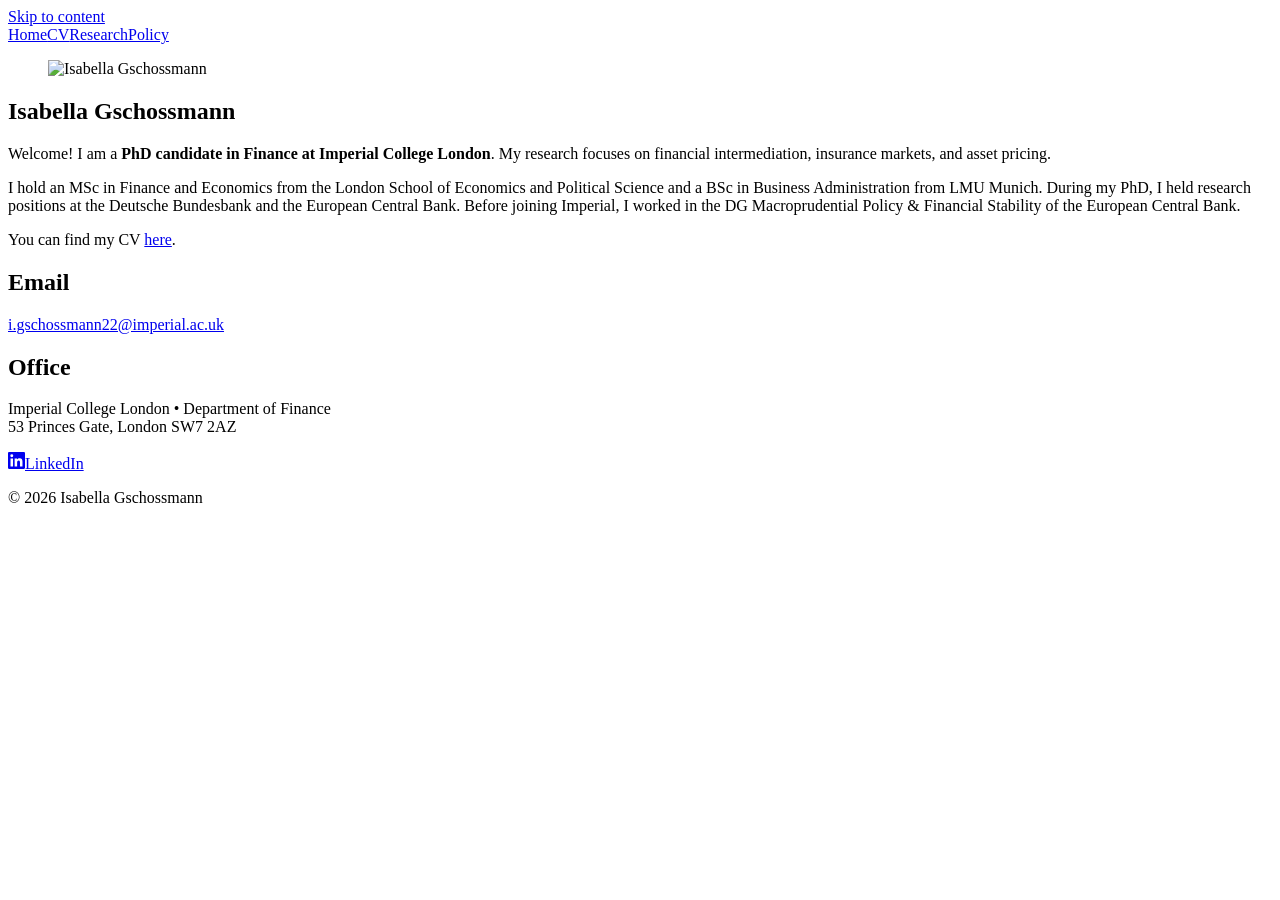
==== index.html @ f661c2bd "Add website pages" ====
<!doctype html>
<html lang="en"><head><meta charset="utf-8"><meta name="viewport" content="width=device-width, initial-scale=1"><title>Isabella Gschossmann — Home</title><meta name="description" content="Isabella Gschossmann, PhD candidate in Finance at Imperial College London. Research, CV, and policy publications."><link rel="icon" type="image/svg+xml" href="assets/favicon.svg"><link rel="stylesheet" href="assets/fonts.css"><link rel="stylesheet" href="assets/style.css"><script src="assets/site.js" defer></script></head><body><a class="skip" href="#main">Skip to content</a><header><div class="wrap header-inner"><a class="brand" href="index.html" aria-label="Home"></a><nav aria-label="Main navigation"><a href="index.html" aria-current="page">Home</a><a href="assets/Isabella_Gschossmann_CV.pdf">CV</a><a href="research.html">Research</a><a href="policy-publications.html">Policy</a></nav></div></header><main id="main" class="wrap"><div class="home"><figure class="portrait"><img src="assets/portrait.jpg" alt="Isabella Gschossmann" width="972" height="1384" fetchpriority="high"></figure><section class="intro"><h1>Isabella Gschossmann</h1><p>Welcome! I am a <strong>PhD candidate in Finance at Imperial College London</strong>. My research focuses on financial intermediation, insurance markets, and asset pricing.</p><p>I hold an MSc in Finance and Economics from the London School of Economics and Political Science and a BSc in Business Administration from LMU Munich. During my PhD, I held research positions at the Deutsche Bundesbank and the European Central Bank. Before joining Imperial, I worked in the DG Macroprudential Policy &amp; Financial Stability of the European Central Bank.</p><p>You can find my CV <a href="assets/Isabella_Gschossmann_CV.pdf">here</a>.</p><div class="contact"><section><h2>Email</h2><p><a href="mailto:i.gschossmann22@imperial.ac.uk">i.gschossmann22@imperial.ac.uk</a></p></section><section><h2>Office</h2><p>Imperial College London &bull; Department of Finance<br>53 Princes Gate, London SW7 2AZ</p></section><p class="social-contact"><a class="linkedin" href="https://www.linkedin.com/in/isabella-gschossmann-575187245"><svg class="linkedin-icon" xmlns="http://www.w3.org/2000/svg" viewBox="0 0 24 24" width="17" height="17" fill="currentColor" aria-hidden="true" focusable="false"><path d="M20.447 20.452h-3.554v-5.569c0-1.328-.027-3.037-1.852-3.037-1.853 0-2.136 1.445-2.136 2.939v5.667H9.351V9h3.414v1.561h.049c.476-.9 1.637-1.85 3.37-1.85 3.601 0 4.267 2.37 4.267 5.455v6.286zM5.337 7.433a2.062 2.062 0 1 1 0-4.124 2.062 2.062 0 0 1 0 4.124zM7.119 20.452H3.555V9h3.564v11.452zM22.225 0H1.771C.792 0 0 .774 0 1.729v20.542C0 23.227.792 24 1.771 24h20.451C23.2 24 24 23.227 24 22.271V1.729C24 .774 23.2 0 22.222 0h.003z"/></svg><span>LinkedIn</span></a></p></div></section></div></main><footer><div class="wrap footer-inner"><span>© 2026 Isabella Gschossmann</span></div></footer></body></html>
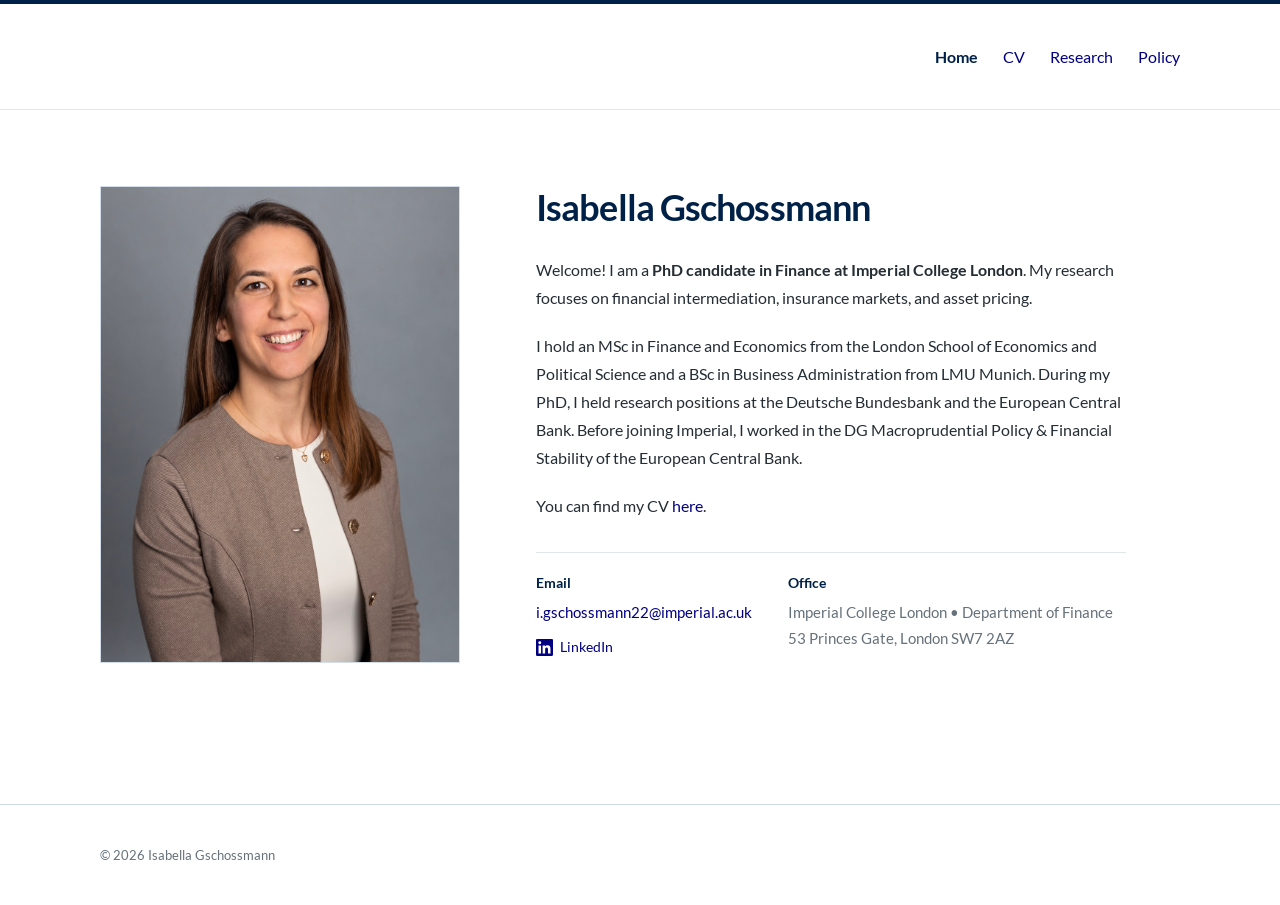
==== commit a7046c19: "Force browsers to load the updated stylesheet" ====
--- a/index.html
+++ b/index.html
@@ -1,2 +1,2 @@
 <!doctype html>
-<html lang="en"><head><meta charset="utf-8"><meta name="viewport" content="width=device-width, initial-scale=1"><title>Isabella Gschossmann — Home</title><meta name="description" content="Isabella Gschossmann, PhD candidate in Finance at Imperial College London. Research, CV, and policy publications."><link rel="icon" type="image/svg+xml" href="assets/favicon.svg"><link rel="stylesheet" href="assets/fonts.css"><link rel="stylesheet" href="assets/style.css"><script src="assets/site.js" defer></script></head><body><a class="skip" href="#main">Skip to content</a><header><div class="wrap header-inner"><a class="brand" href="index.html" aria-label="Home"></a><nav aria-label="Main navigation"><a href="index.html" aria-current="page">Home</a><a href="assets/Isabella_Gschossmann_CV.pdf">CV</a><a href="research.html">Research</a><a href="policy-publications.html">Policy</a></nav></div></header><main id="main" class="wrap"><div class="home"><figure class="portrait"><img src="assets/portrait.jpg" alt="Isabella Gschossmann" width="972" height="1384" fetchpriority="high"></figure><section class="intro"><h1>Isabella Gschossmann</h1><p>Welcome! I am a <strong>PhD candidate in Finance at Imperial College London</strong>. My research focuses on financial intermediation, insurance markets, and asset pricing.</p><p>I hold an MSc in Finance and Economics from the London School of Economics and Political Science and a BSc in Business Administration from LMU Munich. During my PhD, I held research positions at the Deutsche Bundesbank and the European Central Bank. Before joining Imperial, I worked in the DG Macroprudential Policy &amp; Financial Stability of the European Central Bank.</p><p>You can find my CV <a href="assets/Isabella_Gschossmann_CV.pdf">here</a>.</p><div class="contact"><section><h2>Email</h2><p><a href="mailto:i.gschossmann22@imperial.ac.uk">i.gschossmann22@imperial.ac.uk</a></p></section><section><h2>Office</h2><p>Imperial College London &bull; Department of Finance<br>53 Princes Gate, London SW7 2AZ</p></section><p class="social-contact"><a class="linkedin" href="https://www.linkedin.com/in/isabella-gschossmann-575187245"><svg class="linkedin-icon" xmlns="http://www.w3.org/2000/svg" viewBox="0 0 24 24" width="17" height="17" fill="currentColor" aria-hidden="true" focusable="false"><path d="M20.447 20.452h-3.554v-5.569c0-1.328-.027-3.037-1.852-3.037-1.853 0-2.136 1.445-2.136 2.939v5.667H9.351V9h3.414v1.561h.049c.476-.9 1.637-1.85 3.37-1.85 3.601 0 4.267 2.37 4.267 5.455v6.286zM5.337 7.433a2.062 2.062 0 1 1 0-4.124 2.062 2.062 0 0 1 0 4.124zM7.119 20.452H3.555V9h3.564v11.452zM22.225 0H1.771C.792 0 0 .774 0 1.729v20.542C0 23.227.792 24 1.771 24h20.451C23.2 24 24 23.227 24 22.271V1.729C24 .774 23.2 0 22.222 0h.003z"/></svg><span>LinkedIn</span></a></p></div></section></div></main><footer><div class="wrap footer-inner"><span>© 2026 Isabella Gschossmann</span></div></footer></body></html>+<html lang="en"><head><meta charset="utf-8"><meta name="viewport" content="width=device-width, initial-scale=1"><title>Isabella Gschossmann — Home</title><meta name="description" content="Isabella Gschossmann, PhD candidate in Finance at Imperial College London. Research, CV, and policy publications."><link rel="icon" type="image/svg+xml" href="assets/favicon.svg"><link rel="stylesheet" href="assets/fonts.css"><link rel="stylesheet" href="assets/style.css?v=3"><script src="assets/site.js" defer></script></head><body><a class="skip" href="#main">Skip to content</a><header><div class="wrap header-inner"><a class="brand" href="index.html" aria-label="Home"></a><nav aria-label="Main navigation"><a href="index.html" aria-current="page">Home</a><a href="assets/Isabella_Gschossmann_CV.pdf">CV</a><a href="research.html">Research</a><a href="policy-publications.html">Policy</a></nav></div></header><main id="main" class="wrap"><div class="home"><figure class="portrait"><img src="assets/portrait.jpg" alt="Isabella Gschossmann" width="972" height="1384" fetchpriority="high"></figure><section class="intro"><h1>Isabella Gschossmann</h1><p>Welcome! I am a <strong>PhD candidate in Finance at Imperial College London</strong>. My research focuses on financial intermediation, insurance markets, and asset pricing.</p><p>I hold an MSc in Finance and Economics from the London School of Economics and Political Science and a BSc in Business Administration from LMU Munich. During my PhD, I held research positions at the Deutsche Bundesbank and the European Central Bank. Before joining Imperial, I worked in the DG Macroprudential Policy &amp; Financial Stability of the European Central Bank.</p><p>You can find my CV <a href="assets/Isabella_Gschossmann_CV.pdf">here</a>.</p><div class="contact"><section><h2>Email</h2><p><a href="mailto:i.gschossmann22@imperial.ac.uk">i.gschossmann22@imperial.ac.uk</a></p></section><section><h2>Office</h2><p>Imperial College London &bull; Department of Finance<br>53 Princes Gate, London SW7 2AZ</p></section><p class="social-contact"><a class="linkedin" href="https://www.linkedin.com/in/isabella-gschossmann-575187245"><svg class="linkedin-icon" xmlns="http://www.w3.org/2000/svg" viewBox="0 0 24 24" width="17" height="17" fill="currentColor" aria-hidden="true" focusable="false"><path d="M20.447 20.452h-3.554v-5.569c0-1.328-.027-3.037-1.852-3.037-1.853 0-2.136 1.445-2.136 2.939v5.667H9.351V9h3.414v1.561h.049c.476-.9 1.637-1.85 3.37-1.85 3.601 0 4.267 2.37 4.267 5.455v6.286zM5.337 7.433a2.062 2.062 0 1 1 0-4.124 2.062 2.062 0 0 1 0 4.124zM7.119 20.452H3.555V9h3.564v11.452zM22.225 0H1.771C.792 0 0 .774 0 1.729v20.542C0 23.227.792 24 1.771 24h20.451C23.2 24 24 23.227 24 22.271V1.729C24 .774 23.2 0 22.222 0h.003z"/></svg><span>LinkedIn</span></a></p></div></section></div></main><footer><div class="wrap footer-inner"><span>© 2026 Isabella Gschossmann</span></div></footer></body></html>
--- a/assets/fonts.css
+++ b/assets/fonts.css
@@ -0,0 +1,14 @@
+@font-face {
+  font-family: 'Lato';
+  font-style: normal;
+  font-weight: 400;
+  font-display: swap;
+  src: url(fonts/lato-0.ttf) format('truetype');
+}
+@font-face {
+  font-family: 'Lato';
+  font-style: normal;
+  font-weight: 700;
+  font-display: swap;
+  src: url(fonts/lato-1.ttf) format('truetype');
+}
--- a/assets/style.css
+++ b/assets/style.css
@@ -0,0 +1,26 @@
+:root{color-scheme:light;--ink:#242d34;--muted:#66717a;--accent:#002147;--line:#e1e6e9;--wash:#f0f4f6}*{box-sizing:border-box}body{margin:0;background:#fff;color:var(--ink);font-family:Lato,Arial,sans-serif;font-size:17px;line-height:1.75}a{color:var(--accent);text-underline-offset:5px}a:hover{text-decoration-thickness:2px}a:focus-visible,summary:focus-visible{outline:3px solid var(--accent);outline-offset:6px}.wrap{width:min(1080px,calc(100% - 80px));margin:auto}.skip{position:absolute;left:24px;top:-100px;background:white;padding:8px 16px;z-index:2}.skip:focus{top:10px}header{border-bottom:1px solid var(--line)}.header-inner{display:flex;align-items:center;justify-content:space-between;gap:32px;min-height:105px}.brand{font-family:Lato,Arial,sans-serif;font-size:25px;text-decoration:none;color:var(--ink)}nav{display:flex;gap:32px;align-items:center}nav a{font-size:16px;text-decoration:none;color:var(--muted);padding:12px 0;position:relative}nav a:hover,nav a[aria-current]{color:var(--accent)}nav a[aria-current]:after{content:'';height:2px;background:var(--accent);position:absolute;bottom:3px;left:0;right:0}main{min-height:calc(100vh - 206px);padding:76px 0 90px}.home{display:grid;grid-template-columns:360px 1fr;gap:76px;align-items:start}.portrait{margin:0;aspect-ratio:4/5;background:var(--wash);border:1px solid #dbe3e8;display:flex;align-items:center;justify-content:center;color:#6c7d88;text-align:center}.portrait span{display:block;font-family:Lato,Arial,sans-serif;font-size:25px}.portrait small{display:block;font-size:14px;margin-top:5px}.portrait img{display:block;width:100%;height:100%;object-fit:cover}.eyebrow{text-transform:uppercase;letter-spacing:.13em;font-size:12px;font-weight:600;color:var(--muted);margin:0 0 16px}h1{font-family:Lato,Arial,sans-serif;font-weight:400;line-height:1.14;letter-spacing:-.03em;font-size:50px;margin:0 0 18px}h2{font-family:Lato,Arial,sans-serif;font-size:27px;font-weight:400;line-height:1.35;margin:36px 0 14px}h3{font-family:Lato,Arial,sans-serif;font-size:22px;font-weight:400;line-height:1.4;margin:0 0 7px}p{margin:0 0 20px}.role{font-size:19px;color:var(--muted);line-height:1.55;margin-bottom:28px}.small-label{font-family:Lato,Arial,sans-serif;font-size:14px;font-weight:600;margin:26px 0 7px}.intro{max-width:590px}.contact{margin-top:32px;border-top:1px solid var(--line);padding-top:21px;display:grid;grid-template-columns:1fr 1fr;gap:24px;font-size:15px}.contact h2{font-family:Lato,Arial,sans-serif;font-weight:600;font-size:14px;margin:0 0 6px}.contact p{color:var(--muted);margin:0}.page{max-width:810px}.page-head{margin-bottom:44px}.subtext,.meta{color:var(--muted)}.meta{font-size:15px;margin:0 0 14px}.paper{padding:25px 0;border-top:1px solid var(--line)}details{font-size:16px}summary{color:var(--accent);cursor:pointer;width:fit-content}details p{margin:12px 0 0;color:var(--muted)}.note{background:var(--wash);border-left:3px solid #a6bbc7;padding:22px 25px;margin:28px 0;color:#52616c}.note p:last-child{margin:0}.cv-row{border-top:1px solid var(--line);display:grid;grid-template-columns:130px 1fr;gap:24px;padding:20px 0}.cv-row p{margin:0}.cv-row time{font-size:15px;color:var(--muted)}footer{border-top:1px solid var(--line);color:var(--muted);font-size:13px}.footer-inner{min-height:100px;display:flex;align-items:center;justify-content:space-between;gap:20px}.draft{font-size:12px;letter-spacing:.03em;color:#78828a}@media(max-width:900px){.wrap{width:calc(100% - 48px)}.home{grid-template-columns:300px 1fr;gap:40px}h1{font-size:43px}.contact{grid-template-columns:1fr;gap:16px}}@media(max-width:680px){.header-inner{align-items:flex-start;flex-direction:column;gap:8px;padding:24px 0 16px}nav{gap:26px;flex-wrap:wrap}nav a{font-size:15px}.wrap{width:calc(100% - 40px)}main{padding:38px 0 55px}.home{grid-template-columns:1fr;gap:35px}.portrait{width:min(360px,100%)}h1{font-size:42px}.contact{grid-template-columns:1fr 1fr}.footer-inner{align-items:flex-start;flex-direction:column;justify-content:center;gap:5px;padding:20px 0}.cv-row{grid-template-columns:1fr;gap:5px}}@media(prefers-reduced-motion:no-preference){a{transition:color .15s ease}}
+
+/* Isabella Gschossmann */
+.brand{font-size:22px}.intro h1{font-size:38px;line-height:1.22;letter-spacing:-.025em;margin-bottom:26px}.contact{grid-template-columns:1fr;gap:22px}.contact a{overflow-wrap:anywhere}.paper h2{margin:0 0 9px;font-size:24px}.paper-links{display:flex;align-items:center;flex-wrap:wrap;gap:10px;font-size:15px}.abstract-toggle{border:0;padding:0;background:none;font:inherit;color:var(--accent);cursor:pointer;text-decoration:underline;text-underline-offset:5px}.abstract-toggle:focus-visible{outline:3px solid var(--accent);outline-offset:5px}.separator{color:#b5bec4}.abstract{margin-top:18px;font-size:16px}.abstract p{margin:0}.unavailable{color:#737b80}.pending{font-size:14px;color:var(--muted);margin:12px 0 0}.publication-meta{font-size:15px;margin:0;color:var(--muted)}.linkedin{font-size:14px}.header-inner{flex-wrap:wrap;padding:24px 0}nav{gap:25px}@media(max-width:900px){.home{gap:35px;grid-template-columns:300px minmax(0,1fr)}.intro h1{font-size:34px}.header-inner{gap:12px}.contact{grid-template-columns:1fr}}@media(max-width:680px){.home{grid-template-columns:minmax(0,1fr)}.intro h1{font-size:34px}nav{gap:20px}.brand{font-size:22px}.page h1{font-size:36px}.paper h2{font-size:23px}}
+
+/* Lato typography and Imperial-inspired navy accents */
+header{border-top:4px solid #002147}.brand,h1,h2,h3{color:#002147}.brand{font-weight:700}h1,h2,h3{font-weight:700}.intro h1{font-weight:700}.portrait{background:#f0f4f9;border-color:#d4deea}.social-contact{margin:0}.linkedin{display:inline-block;color:#002147;border:1px solid #bccddd;border-radius:3px;padding:3px 12px;font-size:14px;text-decoration:none}.linkedin:hover{background:#edf3f9}.intro strong{font-weight:700}footer{border-top-color:#cdd8e5}
+
+/* Compact type and consistent coloured links */
+body{font-size:16px}a,a:hover,a:focus-visible,.abstract-toggle,.abstract-toggle:hover{text-decoration:none}a{color:#000080}a:hover{color:#234e98}.brand{font-size:21px}.intro h1{font-size:36px}.page h1{font-size:32px}.paper h2{font-size:20px;line-height:1.4}.paper-links a,.abstract-toggle{color:#000080}.paper-links a:hover,.abstract-toggle:hover{color:#234e98}.linkedin{display:inline-flex;align-items:center;gap:7px;padding:0;border:0;border-radius:0;background:none;color:#000080;font-size:14px}.linkedin:hover{background:none;color:#234e98}.linkedin-icon{flex:none}.media-coverage{font-size:14px;margin:12px 0 0}.abstract{font-size:15px}nav a{color:#000080}nav a[aria-current]{font-weight:700;color:#002147}nav a[aria-current]:after{display:none}@media(max-width:900px){.intro h1{font-size:32px}}@media(max-width:680px){.brand{font-size:21px}.intro h1{font-size:32px}.page h1{font-size:29px}.paper h2{font-size:20px}}
+
+.policy-links{margin-top:12px}
+
+/* Preserve the full proportions of the supplied temporary portrait */
+.portrait:has(img){aspect-ratio:auto;height:auto}.portrait img{height:auto;object-fit:contain}
+
+/* Phone layout: smaller portrait and compact header */
+@media(max-width:680px){.header-inner{min-height:0;padding:14px 0 10px}main{padding:28px 0 48px}.home{gap:24px}.portrait{width:min(200px,55%)}.intro h1{font-size:30px;margin-bottom:18px}}
+
+/* Crop portrait to a squarer 5:6 frame */
+.portrait:has(img){aspect-ratio:5/6;overflow:hidden}.portrait img{height:100%;object-fit:cover;object-position:50% 15%}
+
+/* Desktop: contact details side by side so the text ends level with the photo */
+@media(min-width:1100px){.contact{grid-template-columns:max-content 1fr;column-gap:36px;row-gap:10px}.contact>section:first-child{grid-column:1;grid-row:1}.contact>section:nth-child(2){grid-column:2;grid-row:1/3}.contact .social-contact{grid-column:1;grid-row:2}}
+@media(min-width:1100px){.home{align-items:stretch}.portrait:has(img){aspect-ratio:auto;position:relative;min-height:400px}.portrait img{position:absolute;inset:0;width:100%;height:100%;object-fit:cover;object-position:50% 15%}.contact>section:nth-child(2) p{white-space:nowrap}}
+@media(max-width:680px){.home .portrait{margin-left:auto;margin-right:auto;justify-self:center}}
